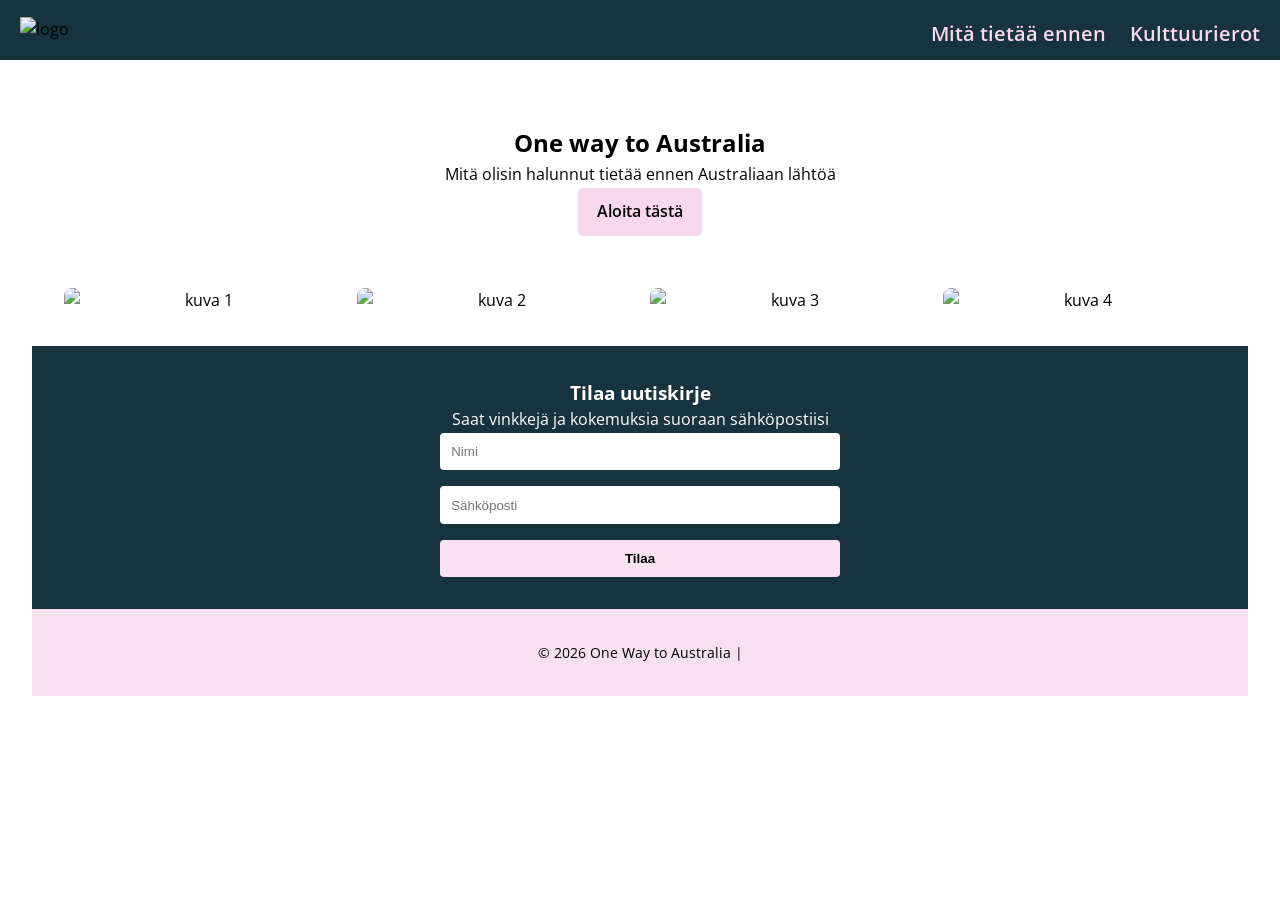
==== index.html @ ba50f39b "Add files via upload" ====
<!DOCTYPE html>
<html lang="fi">
  <meta charset="UTF-8">
  <meta name="viewport" content="width=device-width, initial-scale=2.0">
  <link href="https://fonts.googleapis.com/css2?family=Montserrat:wght@600;700&family=Open+Sans:wght@400;600&display=swap" rel="stylesheet">
 <link rel="stylesheet" href="style.css">
<head>
  <title>One way to Australia</title>
</head>
<body>

<header class="header">
  <img src="logo.png" alt="logo" class="logo" style="max-width:180px; margin:left;"> 

  <nav class="ylanavikko">
    <ul>
    <li><a href="mita-tietaa-ennen.html">Mitä tietää ennen</a></li>
   <li><a href="kulttuurierot.html">Kulttuurierot</a></li>

    </ul>
    </nav>
</header>

  <section class="hero">
    <h1>One way to Australia</h1>
    <p>Mitä olisin halunnut tietää ennen Australiaan lähtöä</p>
    <a href="mita-tietaa-ennen.html" class="btn">Aloita tästä</a> 

  <section class="gallery">

<div class="image-grid">

<img src="aus.png" alt="kuva 1">
<img src="palmut.png" alt="kuva 2">
<img src="kaupunki.png" alt="kuva 3">
<img src="sydney.png" alt="kuva 4">

</div>

</section>


  <section class="newsletter">
    <h3>Tilaa uutiskirje</h3>
    <p>Saat vinkkejä ja kokemuksia suoraan sähköpostiisi</p>

    <form>
      <input type="text" placeholder="Nimi" required>
      <input type="email" placeholder="Sähköposti" required>
      <button type="submit">Tilaa</button>
    </form>
  </section>

  <footer>
    © 2026 One Way to Australia |
  </footer>

</body>
</html>
---- style.css ----
body { 
      font-family: 'Open Sans', sans-serif;
      line-height: 1.6;
      background-color: #ffffff;
      color: hwb(0 0% 100%);
    }

 * {
      margin:0;
      padding:0;
      box-sizing: border-box;
    }

header{
display:flex;
align-items:center;
justify-content:space-between;
padding:10px 20px;
background-color:#17333e;
}

nav ul {
list-style: none;
display: flex;
justify-content: center;
align-items: center;
gap: 50px
}

nav a {
text-decoration: none;
color: #f8d8eb;
font-size: 20px;
font-weight: 600;
}
  


    .hero {
      padding: 10rem 6rem;
      text-align: center;
      background-color: #ffffff;
    }

    .btn {
      display: inline-block;
      background-color: #f8d8eb;
      color: rgb(0, 0, 0);
      padding: 0.7rem 1.2rem;
      text-decoration: none;
      border-radius: 5px;
      font-weight: 600;
    }


    .gallery{
padding:2rem;
text-align:center;
}

.image-grid{
display:grid;
grid-template-columns:repeat(4,1fr);
gap:20px;
margin-top:20px;
}

.image-grid img{
width:100%;
height:auto;
border-radius:8px;
}

    .newsletter {
      background-color: #17333e;
      color: rgb(255, 255, 255);
      padding: 2rem 1rem;
    }

    .newsletter input {
      width: 100%;
      padding: 0.7rem;
      margin-bottom: 1rem;
      border: none;
      border-radius: 4px;
    }

    .newsletter button {
      width: 100%;
      padding: 0.7rem;
      background-color: #f8e1ef;
      border: none;
      color: rgb(0, 0, 0);
      font-weight: 600;
      border-radius: 4px;
      cursor: pointer;
    }

    footer {
      text-align: center;
      padding: 2rem;
      background-color: #f8e1ef;
      color: rgb(0, 0, 0);
      font-size: 0.9rem;
    }
  
    @media (min-width: 768px) {
      nav ul {
        display: flex;
        gap: 1.5rem;
        margin-top: 0.5rem;
      }
      .hero {
        padding: 4rem 2rem;
      }
      .cards {
        display: flex;
        gap: 2rem;
      }
      .card {
        flex: 1;
      }
      .newsletter form {
        max-width: 400px;
        margin: auto;
      }
    }
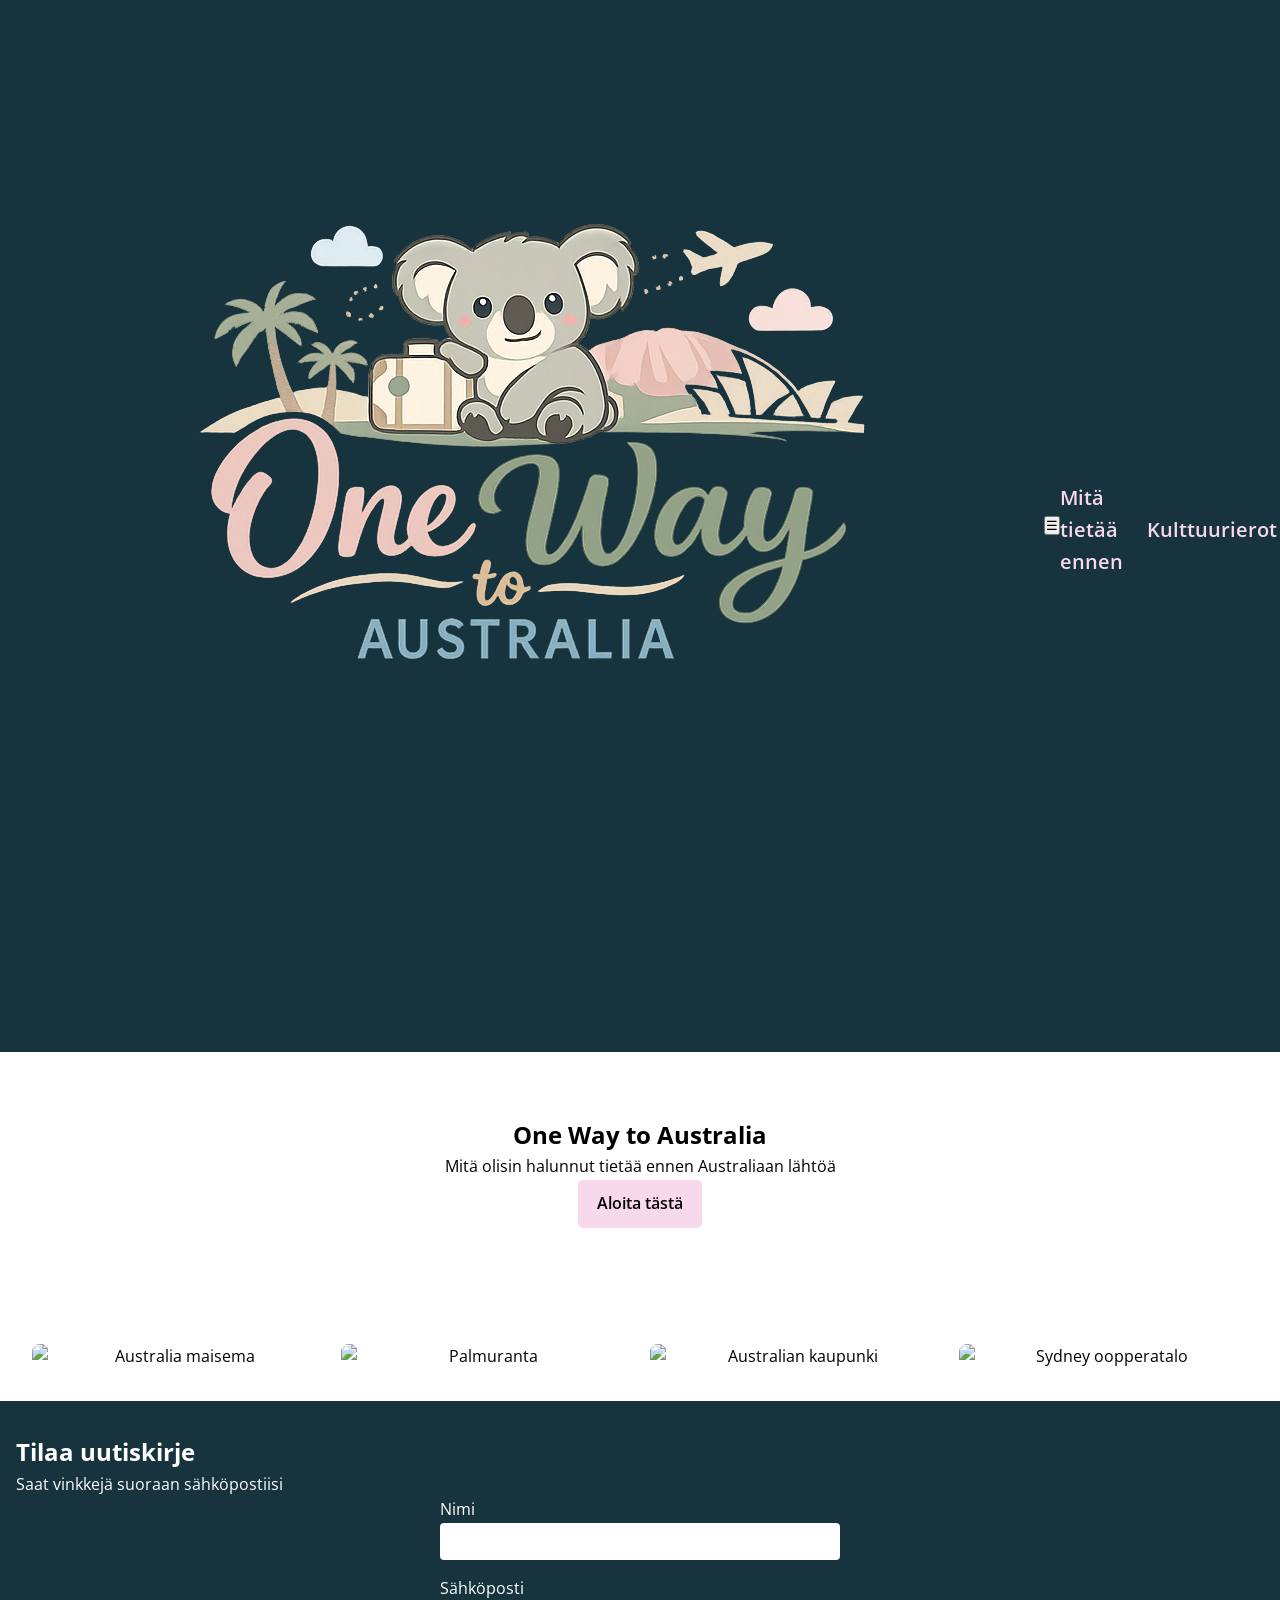
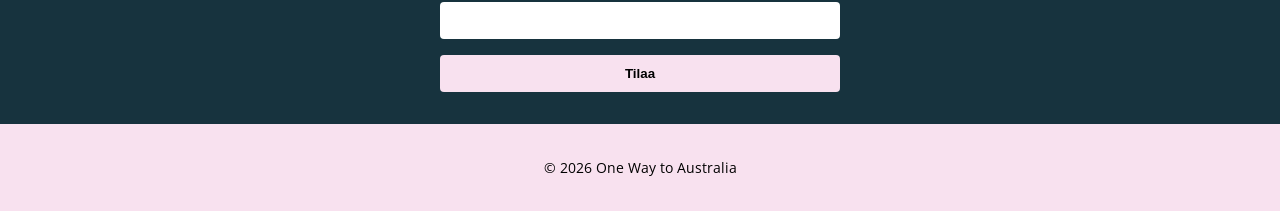
==== commit b81fa6f3: "Update index.html" ====
--- a/index.html
+++ b/index.html
@@ -1,59 +1,110 @@
 <!DOCTYPE html>
 <html lang="fi">
-  <meta charset="UTF-8">
-  <meta name="viewport" content="width=device-width, initial-scale=2.0">
-  <link href="https://fonts.googleapis.com/css2?family=Montserrat:wght@600;700&family=Open+Sans:wght@400;600&display=swap" rel="stylesheet">
- <link rel="stylesheet" href="style.css">
 <head>
-  <title>One way to Australia</title>
+<meta charset="UTF-8">
+<meta name="viewport" content="width=device-width, initial-scale=1.0">
+
+<title>One Way to Australia | Etusivu</title>
+
+<meta name="description" content="Vinkkejä ja tietoa Australiaan matkustamiseen. Mitä tietää ennen lähtöä.">
+
+<link rel="stylesheet" href="style.css">
+
+<link href="https://fonts.googleapis.com/css2?family=Montserrat:wght@600;700&family=Open+Sans:wght@400;600&display=swap" rel="stylesheet">
 </head>
+
 <body>
 
 <header class="header">
-  <img src="logo.png" alt="logo" class="logo" style="max-width:180px; margin:left;"> 
 
-  <nav class="ylanavikko">
-    <ul>
-    <li><a href="mita-tietaa-ennen.html">Mitä tietää ennen</a></li>
-   <li><a href="kulttuurierot.html">Kulttuurierot</a></li>
+<div class="logo">
+<img src="logo.png" alt="One Way to Australia logo">
+</div>
 
-    </ul>
-    </nav>
+<button class="menu-btn" id="menu-btn">☰</button>
+
+<nav class="nav" id="nav">
+
+<ul>
+
+<li><a href="mita-tietaa-ennen.html">Mitä tietää ennen</a></li>
+
+<li><a href="kulttuurierot.html">Kulttuurierot</a></li>
+
+</ul>
+
+</nav>
+
 </header>
 
-  <section class="hero">
-    <h1>One way to Australia</h1>
-    <p>Mitä olisin halunnut tietää ennen Australiaan lähtöä</p>
-    <a href="mita-tietaa-ennen.html" class="btn">Aloita tästä</a> 
 
-  <section class="gallery">
+<main>
+
+<section class="hero">
+
+<h1>One Way to Australia</h1>
+
+<p>Mitä olisin halunnut tietää ennen Australiaan lähtöä</p>
+
+<a class="btn" href="mita-tietaa-ennen.html">Aloita tästä</a>
+
+</section>
+
+
+<section class="gallery">
 
 <div class="image-grid">
 
-<img src="aus.png" alt="kuva 1">
-<img src="palmut.png" alt="kuva 2">
-<img src="kaupunki.png" alt="kuva 3">
-<img src="sydney.png" alt="kuva 4">
+<img src="aus.png" alt="Australia maisema">
+<img src="palmut.png" alt="Palmuranta">
+<img src="kaupunki.png" alt="Australian kaupunki">
+<img src="sydney.png" alt="Sydney oopperatalo">
 
 </div>
 
 </section>
 
 
-  <section class="newsletter">
-    <h3>Tilaa uutiskirje</h3>
-    <p>Saat vinkkejä ja kokemuksia suoraan sähköpostiisi</p>
+<section class="newsletter">
 
-    <form>
-      <input type="text" placeholder="Nimi" required>
-      <input type="email" placeholder="Sähköposti" required>
-      <button type="submit">Tilaa</button>
-    </form>
-  </section>
+<h2>Tilaa uutiskirje</h2>
 
-  <footer>
-    © 2026 One Way to Australia |
-  </footer>
+<p>Saat vinkkejä suoraan sähköpostiisi</p>
+
+<form>
+
+<label for="nimi">Nimi</label>
+<input id="nimi" type="text" required>
+
+<label for="email">Sähköposti</label>
+<input id="email" type="email" required>
+
+<button type="submit">Tilaa</button>
+
+</form>
+
+</section>
+
+</main>
+
+
+<footer>
+
+<p>© 2026 One Way to Australia</p>
+
+</footer>
+
+
+<script>
+
+const menuBtn = document.getElementById("menu-btn")
+const nav = document.getElementById("nav")
+
+menuBtn.addEventListener("click", () => {
+nav.classList.toggle("open")
+})
+
+</script>
 
 </body>
 </html>
